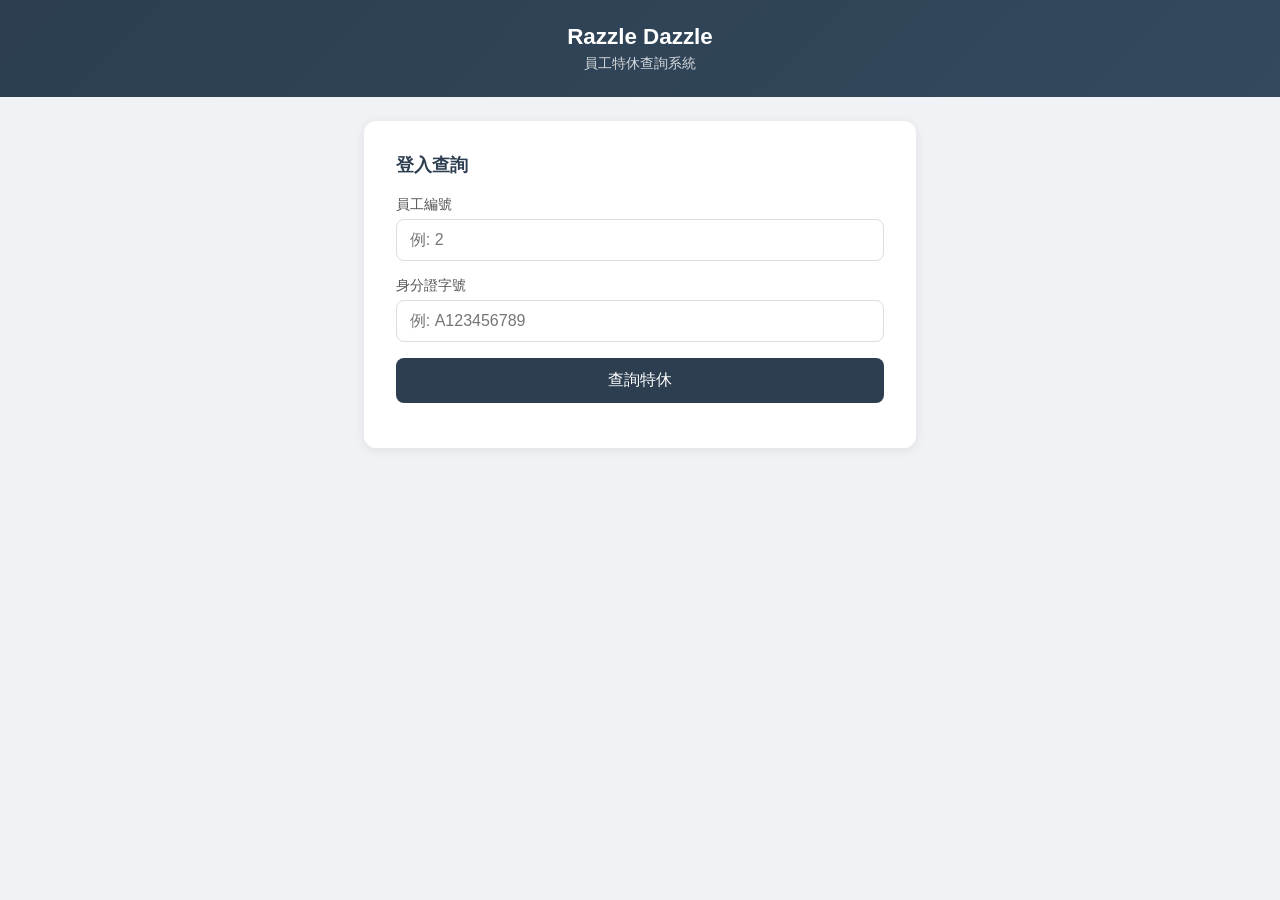
==== index.html @ a14208a4 "Initial commit: leave portal frontend" ====
<!DOCTYPE html>
<html lang="zh-TW">
<head>
  <meta charset="UTF-8">
  <meta name="viewport" content="width=device-width, initial-scale=1.0">
  <title>Razzle Dazzle - 特休查詢</title>
  <style>
    * { margin: 0; padding: 0; box-sizing: border-box; }

    body {
      font-family: -apple-system, BlinkMacSystemFont, 'Segoe UI', Roboto, sans-serif;
      background: #f0f2f5;
      color: #333;
      min-height: 100vh;
    }

    .header {
      background: linear-gradient(135deg, #2C3E50, #34495E);
      color: #fff;
      padding: 1.5rem;
      text-align: center;
    }
    .header h1 { font-size: 1.4rem; font-weight: 600; }
    .header p { font-size: 0.85rem; opacity: 0.8; margin-top: 0.3rem; }

    .container {
      max-width: 600px;
      margin: 0 auto;
      padding: 1.5rem;
    }

    /* Login */
    .login-card {
      background: #fff;
      border-radius: 12px;
      padding: 2rem;
      box-shadow: 0 2px 12px rgba(0,0,0,0.08);
    }
    .login-card h2 {
      font-size: 1.1rem;
      margin-bottom: 1.2rem;
      color: #2C3E50;
    }
    .form-group {
      margin-bottom: 1rem;
    }
    .form-group label {
      display: block;
      font-size: 0.85rem;
      font-weight: 500;
      margin-bottom: 0.3rem;
      color: #555;
    }
    .form-group input, .form-group select {
      width: 100%;
      padding: 0.7rem 0.8rem;
      border: 1.5px solid #ddd;
      border-radius: 8px;
      font-size: 1rem;
      transition: border-color 0.2s;
    }
    .form-group input:focus, .form-group select:focus {
      outline: none;
      border-color: #2C3E50;
    }
    .btn {
      width: 100%;
      padding: 0.75rem;
      background: #2C3E50;
      color: #fff;
      border: none;
      border-radius: 8px;
      font-size: 1rem;
      font-weight: 500;
      cursor: pointer;
      transition: background 0.2s;
    }
    .btn:hover { background: #34495E; }
    .btn:disabled {
      background: #95a5a6;
      cursor: not-allowed;
    }
    .btn-success {
      background: #27ae60;
    }
    .btn-success:hover { background: #219a52; }
    .btn-danger {
      background: #e74c3c;
      padding: 0.4rem 0.8rem;
      width: auto;
      font-size: 0.8rem;
      border-radius: 6px;
    }
    .btn-danger:hover { background: #c0392b; }
    .error-msg {
      color: #e74c3c;
      font-size: 0.85rem;
      margin-top: 0.8rem;
      text-align: center;
    }
    .success-msg {
      color: #27ae60;
      font-size: 0.85rem;
      margin-top: 0.8rem;
      text-align: center;
    }

    /* Dashboard */
    .dashboard { display: none; }
    .dashboard.active { display: block; }
    .login-section.hidden { display: none; }

    .welcome {
      display: flex;
      justify-content: space-between;
      align-items: center;
      margin-bottom: 1.2rem;
    }
    .welcome h2 {
      font-size: 1.1rem;
      color: #2C3E50;
    }
    .logout-btn {
      background: none;
      border: 1px solid #bdc3c7;
      color: #7f8c8d;
      padding: 0.3rem 0.8rem;
      border-radius: 6px;
      cursor: pointer;
      font-size: 0.8rem;
    }
    .logout-btn:hover {
      border-color: #e74c3c;
      color: #e74c3c;
    }

    /* Cards */
    .cards {
      display: grid;
      grid-template-columns: 1fr 1fr 1fr;
      gap: 0.8rem;
      margin-bottom: 1.2rem;
    }
    .card {
      background: #fff;
      border-radius: 10px;
      padding: 1rem;
      text-align: center;
      box-shadow: 0 1px 6px rgba(0,0,0,0.06);
    }
    .card .label {
      font-size: 0.75rem;
      color: #95a5a6;
      margin-bottom: 0.3rem;
    }
    .card .value {
      font-size: 1.5rem;
      font-weight: 700;
    }
    .card .sub {
      font-size: 0.7rem;
      color: #95a5a6;
      margin-top: 0.2rem;
    }
    .card.primary .value { color: #2C3E50; }
    .card.success .value { color: #27ae60; }
    .card.info .value { color: #2980b9; }

    /* Detail section */
    .section {
      background: #fff;
      border-radius: 10px;
      padding: 1.2rem;
      box-shadow: 0 1px 6px rgba(0,0,0,0.06);
      margin-bottom: 1rem;
    }
    .section h3 {
      font-size: 0.95rem;
      color: #2C3E50;
      margin-bottom: 0.8rem;
      padding-bottom: 0.5rem;
      border-bottom: 1px solid #ecf0f1;
    }
    .stat-row {
      display: flex;
      justify-content: space-between;
      padding: 0.5rem 0;
      font-size: 0.85rem;
      border-bottom: 1px solid #f5f5f5;
    }
    .stat-row:last-child { border-bottom: none; }
    .stat-row .stat-label { color: #7f8c8d; }
    .stat-row .stat-value { font-weight: 600; }

    /* Table */
    .leave-table {
      width: 100%;
      border-collapse: collapse;
      font-size: 0.82rem;
    }
    .leave-table th {
      background: #f8f9fa;
      padding: 0.5rem;
      text-align: left;
      font-weight: 500;
      color: #555;
      border-bottom: 2px solid #ecf0f1;
    }
    .leave-table td {
      padding: 0.5rem;
      border-bottom: 1px solid #f5f5f5;
    }
    .leave-table tr:last-child td { border-bottom: none; }

    .badge {
      display: inline-block;
      padding: 0.15rem 0.5rem;
      border-radius: 4px;
      font-size: 0.75rem;
      font-weight: 500;
    }
    .badge-annual { background: #ebf5fb; color: #2980b9; }
    .badge-carryover { background: #fef9e7; color: #f39c12; }
    .badge-comp-earn { background: #eafaf1; color: #27ae60; }
    .badge-comp-use { background: #fdedec; color: #e74c3c; }
    .badge-personal { background: #f5f5f5; color: #7f8c8d; }
    .badge-sick { background: #fdf2e9; color: #e67e22; }
    .badge-cancel { background: #fce4ec; color: #c62828; }

    .empty-msg {
      text-align: center;
      color: #bdc3c7;
      padding: 1.5rem;
      font-size: 0.85rem;
    }

    /* Leave form */
    .leave-form {
      display: none;
    }
    .leave-form.active {
      display: block;
    }
    .form-row {
      display: grid;
      grid-template-columns: 1fr 1fr;
      gap: 0.8rem;
    }

    .toggle-btn {
      display: inline-block;
      background: #27ae60;
      color: #fff;
      border: none;
      padding: 0.5rem 1rem;
      border-radius: 8px;
      cursor: pointer;
      font-size: 0.85rem;
      margin-bottom: 1rem;
    }
    .toggle-btn:hover { background: #219a52; }

    @media (max-width: 480px) {
      .cards { grid-template-columns: 1fr 1fr; }
      .container { padding: 1rem; }
      .form-row { grid-template-columns: 1fr; }
    }
  </style>
</head>
<body>
  <div class="header">
    <h1>Razzle Dazzle</h1>
    <p>員工特休查詢系統</p>
  </div>

  <div class="container">
    <!-- Login -->
    <div class="login-section" id="loginSection">
      <div class="login-card">
        <h2>登入查詢</h2>
        <form id="loginForm">
          <div class="form-group">
            <label for="empId">員工編號</label>
            <input type="text" id="empId" placeholder="例: 2" inputmode="numeric" autocomplete="off" required>
          </div>
          <div class="form-group">
            <label for="birthday">身分證字號</label>
            <input type="text" id="birthday" placeholder="例: A123456789" maxlength="10" autocomplete="off" required>
          </div>
          <button type="submit" class="btn" id="loginBtn">查詢特休</button>
          <div class="error-msg" id="errorMsg"></div>
        </form>
      </div>
    </div>

    <!-- Dashboard -->
    <div class="dashboard" id="dashboard">
      <div class="welcome">
        <h2 id="welcomeName"></h2>
        <button class="logout-btn" id="logoutBtn">登出</button>
      </div>

      <!-- Summary cards -->
      <div class="cards">
        <div class="card primary">
          <div class="label">特休應有</div>
          <div class="value" id="totalDays">-</div>
          <div class="sub">天</div>
        </div>
        <div class="card success">
          <div class="label">特休剩餘</div>
          <div class="value" id="remainDays">-</div>
          <div class="sub">天</div>
        </div>
        <div class="card info">
          <div class="label">補休剩餘</div>
          <div class="value" id="compDays">-</div>
          <div class="sub">天</div>
        </div>
      </div>

      <!-- Leave request button -->
      <button class="toggle-btn" id="toggleLeaveForm">+ 申請假單</button>

      <!-- Leave request form -->
      <div class="section leave-form" id="leaveForm">
        <h3>申請假單</h3>
        <form id="submitLeaveForm">
          <div class="form-row">
            <div class="form-group">
              <label>日期</label>
              <input type="date" id="leaveDate" required>
            </div>
            <div class="form-group">
              <label>天數</label>
              <input type="number" id="leaveDays" value="1" min="0.5" max="30" step="0.5" required>
            </div>
          </div>
          <div class="form-group">
            <label>假別</label>
            <select id="leaveType" required>
              <option value="">請選擇</option>
              <option value="特休">特休</option>
              <option value="結轉特休">結轉特休</option>
              <option value="補休(使用)">補休(使用)</option>
              <option value="事假">事假</option>
              <option value="病假">病假</option>
            </select>
          </div>
          <div class="form-group">
            <label>備註</label>
            <input type="text" id="leaveNote" placeholder="選填">
          </div>
          <button type="submit" class="btn btn-success" id="submitLeaveBtn">送出假單</button>
          <div class="error-msg" id="leaveErrorMsg"></div>
          <div class="success-msg" id="leaveSuccessMsg"></div>
        </form>
      </div>

      <!-- Detail stats -->
      <div class="section">
        <h3>特休明細</h3>
        <div class="stat-row">
          <span class="stat-label">本年特休</span>
          <span class="stat-value" id="annualTotal">-</span>
        </div>
        <div class="stat-row">
          <span class="stat-label">已使用</span>
          <span class="stat-value" id="annualUsed">-</span>
        </div>
        <div class="stat-row">
          <span class="stat-label">剩餘</span>
          <span class="stat-value" id="annualRemain">-</span>
        </div>
      </div>

      <div class="section">
        <h3>結轉</h3>
        <div class="stat-row">
          <span class="stat-label">前年結轉天數</span>
          <span class="stat-value" id="carryTotal">-</span>
        </div>
        <div class="stat-row">
          <span class="stat-label">結轉狀態</span>
          <span class="stat-value" id="carryStatus">-</span>
        </div>
        <div class="stat-row">
          <span class="stat-label">結轉已使用</span>
          <span class="stat-value" id="carryUsed">-</span>
        </div>
        <div class="stat-row">
          <span class="stat-label">結轉剩餘</span>
          <span class="stat-value" id="carryRemain">-</span>
        </div>
      </div>

      <div class="section">
        <h3>補休</h3>
        <div class="stat-row">
          <span class="stat-label">本年獲得</span>
          <span class="stat-value" id="compEarned">-</span>
        </div>
        <div class="stat-row">
          <span class="stat-label">已使用</span>
          <span class="stat-value" id="compUsed">-</span>
        </div>
        <div class="stat-row">
          <span class="stat-label">剩餘</span>
          <span class="stat-value" id="compRemain">-</span>
        </div>
      </div>

      <!-- Leave details table -->
      <div class="section">
        <h3>請假記錄</h3>
        <div id="leaveTableContainer"></div>
      </div>
    </div>
  </div>

  <script>
    // Google Apps Script Web App URL
    var API_URL = 'https://script.google.com/macros/s/AKfycbxRaMP48S16xmZGdvPxNm2YIH_pO1rebHh_tqnngD4XWPC-9Vq39NlQ8kupKuuiKV3W/exec';

    // 儲存登入資訊（用於請假時驗證）
    var currentUser = { emp_id: '', birthday: '' };

    var loginForm = document.getElementById('loginForm');
    var loginSection = document.getElementById('loginSection');
    var dashboard = document.getElementById('dashboard');
    var errorMsg = document.getElementById('errorMsg');
    var loginBtn = document.getElementById('loginBtn');
    var logoutBtn = document.getElementById('logoutBtn');
    var toggleLeaveForm = document.getElementById('toggleLeaveForm');
    var leaveForm = document.getElementById('leaveForm');
    var submitLeaveForm = document.getElementById('submitLeaveForm');

    // 呼叫 API
    async function callAPI(data) {
      var res = await fetch(API_URL, {
        method: 'POST',
        headers: { 'Content-Type': 'text/plain' },
        body: JSON.stringify(data),
        redirect: 'follow'
      });
      return await res.json();
    }

    // 登入
    loginForm.addEventListener('submit', async function(e) {
      e.preventDefault();
      errorMsg.textContent = '';
      loginBtn.disabled = true;
      loginBtn.textContent = '查詢中...';

      var empId = document.getElementById('empId').value.trim();
      var birthday = document.getElementById('birthday').value.trim();

      try {
        var json = await callAPI({
          action: 'login',
          emp_id: empId,
          birthday: birthday
        });

        if (json.error) {
          errorMsg.textContent = json.error;
          return;
        }

        currentUser = { emp_id: empId, birthday: birthday };
        renderDashboard(json.data);
      } catch (err) {
        errorMsg.textContent = '網路錯誤，請稍後再試';
      } finally {
        loginBtn.disabled = false;
        loginBtn.textContent = '查詢特休';
      }
    });

    // 登出
    logoutBtn.addEventListener('click', function() {
      loginSection.classList.remove('hidden');
      dashboard.classList.remove('active');
      leaveForm.classList.remove('active');
      currentUser = { emp_id: '', birthday: '' };
      document.getElementById('empId').value = '';
      document.getElementById('birthday').value = '';
    });

    // 切換請假表單
    toggleLeaveForm.addEventListener('click', function() {
      leaveForm.classList.toggle('active');
      toggleLeaveForm.textContent = leaveForm.classList.contains('active') ? '✕ 取消' : '+ 申請假單';
    });

    // 送出假單
    submitLeaveForm.addEventListener('submit', async function(e) {
      e.preventDefault();
      var leaveErrorMsg = document.getElementById('leaveErrorMsg');
      var leaveSuccessMsg = document.getElementById('leaveSuccessMsg');
      var submitBtn = document.getElementById('submitLeaveBtn');
      leaveErrorMsg.textContent = '';
      leaveSuccessMsg.textContent = '';
      submitBtn.disabled = true;
      submitBtn.textContent = '送出中...';

      try {
        var json = await callAPI({
          action: 'submit_leave',
          emp_id: currentUser.emp_id,
          birthday: currentUser.birthday,
          date: document.getElementById('leaveDate').value,
          leave_type: document.getElementById('leaveType').value,
          days: parseFloat(document.getElementById('leaveDays').value),
          note: document.getElementById('leaveNote').value
        });

        if (json.error) {
          leaveErrorMsg.textContent = json.error;
          return;
        }

        leaveSuccessMsg.textContent = '假單已送出！';
        renderDashboard(json.data);

        // 清除表單
        document.getElementById('leaveDate').value = '';
        document.getElementById('leaveType').value = '';
        document.getElementById('leaveDays').value = '1';
        document.getElementById('leaveNote').value = '';

        setTimeout(function() { leaveSuccessMsg.textContent = ''; }, 3000);
      } catch (err) {
        leaveErrorMsg.textContent = '送出失敗，請稍後再試';
      } finally {
        submitBtn.disabled = false;
        submitBtn.textContent = '送出假單';
      }
    });

    // 取消假單（加一筆反向記錄）
    async function cancelLeave(detail) {
      if (!confirm('確定要取消這筆 ' + detail.type + ' (' + detail.date + ') 嗎？')) return;

      try {
        var json = await callAPI({
          action: 'submit_leave',
          emp_id: currentUser.emp_id,
          birthday: currentUser.birthday,
          date: detail.date,
          leave_type: detail.type,
          days: -detail.days,
          note: '取消: ' + (detail.note || detail.date)
        });

        if (json.error) {
          alert(json.error);
          return;
        }

        renderDashboard(json.data);
      } catch (err) {
        alert('取消失敗');
      }
    }

    function renderDashboard(data) {
      loginSection.classList.add('hidden');
      dashboard.classList.add('active');

      var al = data.annual_leave;
      document.getElementById('welcomeName').textContent = data.name + ' 的特休';
      document.getElementById('totalDays').textContent = al.total;
      document.getElementById('remainDays').textContent = al.remaining;
      document.getElementById('compDays').textContent = al.comp_remaining;

      document.getElementById('annualTotal').textContent = al.total + ' 天';
      document.getElementById('annualUsed').textContent = al.used + ' 天';
      document.getElementById('annualRemain').textContent = al.remaining + ' 天';

      document.getElementById('carryTotal').textContent = al.carryover_total + ' 天';
      document.getElementById('carryStatus').textContent = al.carryover_valid ? '有效 (6/30 前)' : '已過期';
      document.getElementById('carryUsed').textContent = al.carryover_used + ' 天';
      document.getElementById('carryRemain').textContent = al.carryover_remaining + ' 天';

      document.getElementById('compEarned').textContent = al.comp_earned + ' 天';
      document.getElementById('compUsed').textContent = al.comp_used + ' 天';
      document.getElementById('compRemain').textContent = al.comp_remaining + ' 天';

      renderLeaveTable(al.details);
    }

    function getBadgeClass(type) {
      if (type === '特休') return 'badge-annual';
      if (type === '結轉特休') return 'badge-carryover';
      if (type === '補休(獲得)') return 'badge-comp-earn';
      if (type === '補休(使用)') return 'badge-comp-use';
      if (type === '事假') return 'badge-personal';
      if (type === '病假') return 'badge-sick';
      return 'badge-personal';
    }

    function renderLeaveTable(details) {
      var container = document.getElementById('leaveTableContainer');

      if (!details || details.length === 0) {
        container.innerHTML = '<div class="empty-msg">本年度無請假記錄</div>';
        return;
      }

      var html = '<table class="leave-table"><thead><tr>' +
        '<th>日期</th><th>假別</th><th>天數</th><th>備註</th><th></th>' +
        '</tr></thead><tbody>';

      for (var i = 0; i < details.length; i++) {
        var d = details[i];
        var cancelBtn = d.days > 0
          ? '<button class="btn-danger" onclick=\'cancelLeave(' + JSON.stringify(d) + ')\'>取消</button>'
          : '<span style="color:#95a5a6;font-size:0.75rem">已取消</span>';

        html += '<tr>' +
          '<td>' + d.date + '</td>' +
          '<td><span class="badge ' + getBadgeClass(d.type) + '">' + d.type + '</span></td>' +
          '<td>' + d.days + '</td>' +
          '<td>' + d.note + '</td>' +
          '<td>' + cancelBtn + '</td>' +
          '</tr>';
      }

      html += '</tbody></table>';
      container.innerHTML = html;
    }
  </script>
</body>
</html>
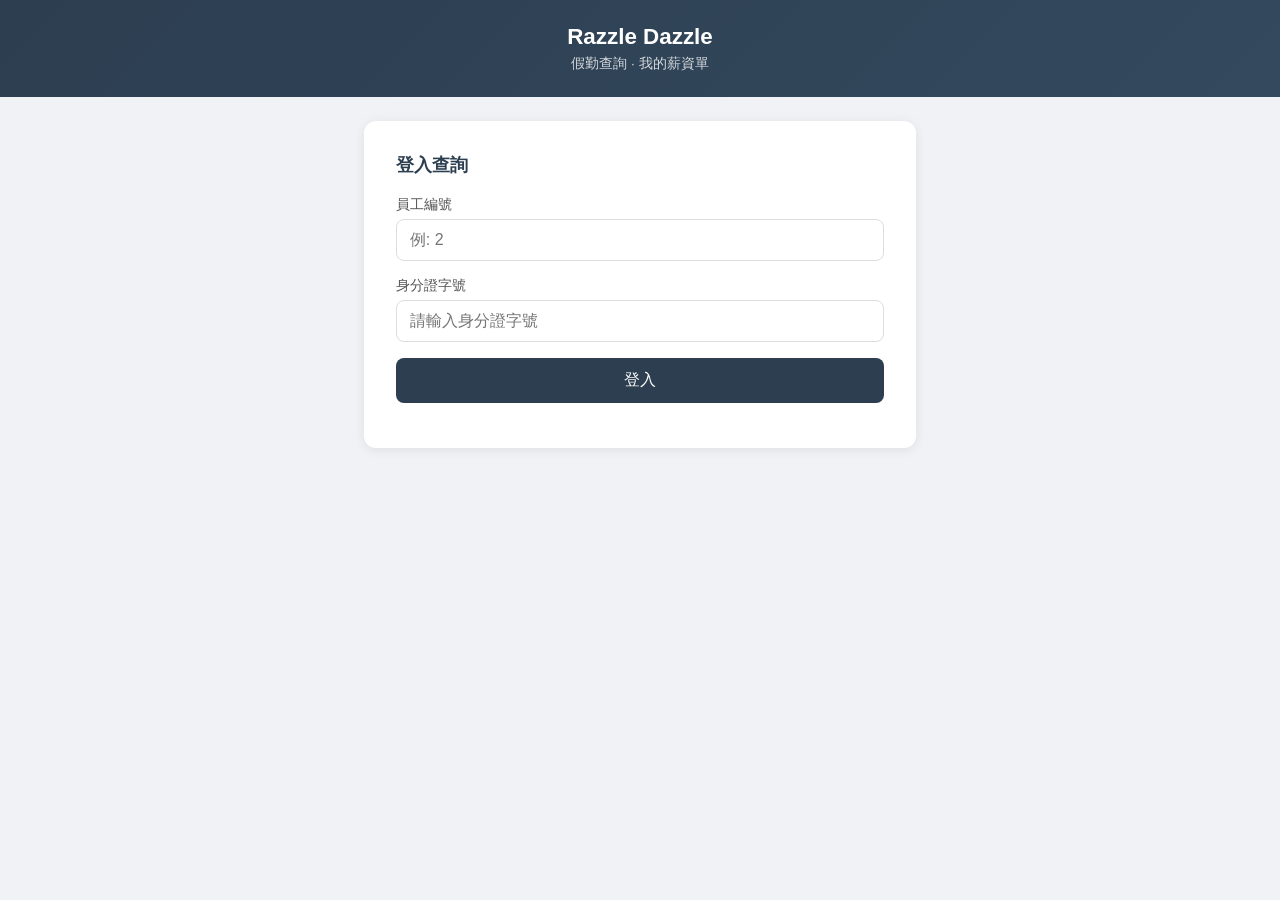
==== commit e7aaccb2: "Add authenticated employee payslip portal with version history" ====
--- a/index.html
+++ b/index.html
@@ -3,7 +3,7 @@
 <head>
   <meta charset="UTF-8">
   <meta name="viewport" content="width=device-width, initial-scale=1.0">
-  <title>Razzle Dazzle - 特休查詢</title>
+  <title>Razzle Dazzle - 員工服務</title>
   <style>
     * { margin: 0; padding: 0; box-sizing: border-box; }
 
@@ -226,6 +226,9 @@
     .badge-personal { background: #f5f5f5; color: #7f8c8d; }
     .badge-sick { background: #fdf2e9; color: #e67e22; }
     .badge-cancel { background: #fce4ec; color: #c62828; }
+    .badge-pending { background: #fff3e0; color: #e65100; }
+    .badge-approved { background: #e8f5e9; color: #2e7d32; }
+    .badge-rejected { background: #ffebee; color: #c62828; }
 
     .empty-msg {
       text-align: center;
@@ -246,6 +249,18 @@
       grid-template-columns: 1fr 1fr;
       gap: 0.8rem;
     }
+
+    .refresh-btn {
+      background: #3498db;
+      color: #fff;
+      border: none;
+      padding: 0.3rem 0.8rem;
+      border-radius: 6px;
+      cursor: pointer;
+      font-size: 0.8rem;
+      margin-right: 0.5rem;
+    }
+    .refresh-btn:hover { background: #2980b9; }
 
     .toggle-btn {
       display: inline-block;
@@ -265,12 +280,56 @@
       .container { padding: 1rem; }
       .form-row { grid-template-columns: 1fr; }
     }
+
+    [hidden] { display: none !important; }
+    .service-tabs { display: grid; grid-template-columns: 1fr 1fr; gap: .6rem; margin-bottom: 1.2rem; }
+    .service-tab { border: 1px solid #ccd5df; border-radius: 8px; padding: .85rem .5rem; background: #fff; color: #34495e; cursor: pointer; font: inherit; }
+    .service-tab.active { color: #fff; background: #2c3e50; border-color: #2c3e50; }
+    .service-tab:focus-visible, button:focus-visible { outline: 3px solid #66a3c5; outline-offset: 2px; }
+    .section-hint { color: #647481; font-size: .84rem; line-height: 1.65; margin-bottom: 1rem; }
+    #dashboardMessage:empty { display: none; }
+    #dashboardMessage { margin-bottom: 1rem; }
+    .payslip-list { display: grid; gap: .65rem; }
+    .payslip-choice { display: block; width: 100%; border: 1px solid #dbe2e8; border-radius: 8px; background: #fff; text-align: left; padding: .9rem; color: #2c3e50; font: inherit; cursor: pointer; }
+    .payslip-choice:hover, .payslip-choice.selected { border-color: #2c3e50; background: #f4f7fa; }
+    .payslip-choice-line { display: flex; align-items: center; justify-content: space-between; gap: .5rem; margin-bottom: .5rem; }
+    .payslip-choice small { display: block; color: #657582; font-size: .78rem; line-height: 1.6; }
+    .payslip-choice .net { display: block; font-size: .98rem; font-weight: 600; margin-top: .5rem; }
+    .version-latest { background: #e8f5e9; color: #2e7d32; white-space: nowrap; }
+    .version-old { background: #fff3e0; color: #a34b00; white-space: nowrap; }
+    .payslip-detail h2 { color: #2c3e50; font-size: 1.25rem; margin-bottom: .6rem; }
+    .payslip-meta { font-size: .84rem; color: #647481; line-height: 1.8; margin-bottom: 1rem; }
+    .version-warning { border-radius: 8px; background: #fff3e0; color: #894209; padding: .75rem; font-size: .85rem; line-height: 1.6; margin-bottom: 1rem; }
+    .salary-group { margin: 1.1rem 0; }
+    .salary-group h3 { margin-bottom: .3rem; }
+    .salary-line { display: flex; justify-content: space-between; gap: 1rem; padding: .55rem 0; font-size: .87rem; border-bottom: 1px solid #f0f2f5; }
+    .salary-line span:last-child { white-space: nowrap; font-variant-numeric: tabular-nums; }
+    .salary-totals { background: #f4f7fa; border-radius: 8px; padding: .55rem .9rem; }
+    .salary-totals .salary-net { color: #2c3e50; font-size: 1.12rem; font-weight: 700; border-bottom: 0; }
+    .print-btn { margin-top: 1rem; }
+    .table-scroll { overflow-x: auto; }
+    #printNotice { display: none; }
+    @media print {
+      @page { size: A4; margin: 18mm; }
+      body { background: white; color: #111; min-height: 0; }
+      body > * { display: none !important; }
+      body.printing-payslip > .container { display: block !important; width: 100%; max-width: none; padding: 0; margin: 0; }
+      body.printing-payslip .container > * { display: none !important; }
+      body.printing-payslip .container > #dashboard { display: block !important; }
+      body.printing-payslip #dashboard > * { display: none !important; }
+      body.printing-payslip #dashboard > #payslipPanel { display: block !important; }
+      body.printing-payslip #payslipPanel > * { display: none !important; }
+      body.printing-payslip #payslipPanel > #payslipDetail:not([hidden]) { display: block !important; box-shadow: none; padding: 0; border-radius: 0; }
+      body.printing-payslip .print-btn { display: none !important; }
+      .salary-group, .salary-totals { break-inside: avoid; }
+      body:not(.printing-payslip) > #printNotice { display: block !important; }
+    }
   </style>
 </head>
 <body>
   <div class="header">
     <h1>Razzle Dazzle</h1>
-    <p>員工特休查詢系統</p>
+    <p>假勤查詢 · 我的薪資單</p>
   </div>
 
   <div class="container">
@@ -285,10 +344,10 @@
           </div>
           <div class="form-group">
             <label for="birthday">身分證字號</label>
-            <input type="text" id="birthday" placeholder="例: A123456789" maxlength="10" autocomplete="off" required>
+            <input type="password" id="birthday" placeholder="請輸入身分證字號" maxlength="10" autocomplete="off" autocapitalize="characters" spellcheck="false" required>
           </div>
-          <button type="submit" class="btn" id="loginBtn">查詢特休</button>
-          <div class="error-msg" id="errorMsg"></div>
+          <button type="submit" class="btn" id="loginBtn">登入</button>
+          <div class="error-msg" id="errorMsg" role="alert"></div>
         </form>
       </div>
     </div>
@@ -297,9 +356,18 @@
     <div class="dashboard" id="dashboard">
       <div class="welcome">
         <h2 id="welcomeName"></h2>
-        <button class="logout-btn" id="logoutBtn">登出</button>
+        <div>
+          <button class="refresh-btn" id="refreshBtn">重新整理</button>
+          <button class="logout-btn" id="logoutBtn">登出</button>
+        </div>
       </div>
 
+      <div class="service-tabs" role="tablist" aria-label="員工服務">
+        <button type="button" id="leaveTab" role="tab" aria-selected="true" aria-controls="leavePanel" class="service-tab active">假勤查詢</button>
+        <button type="button" id="payslipTab" role="tab" aria-selected="false" aria-controls="payslipPanel" class="service-tab">我的薪資單</button>
+      </div>
+      <p id="dashboardMessage" class="error-msg" role="alert"></p>
+      <div id="leavePanel" role="tabpanel" aria-labelledby="leaveTab">
       <!-- Summary cards -->
       <div class="cards">
         <div class="card primary">
@@ -415,222 +483,543 @@
         <h3>請假記錄</h3>
         <div id="leaveTableContainer"></div>
       </div>
+      </div>
+      <div id="payslipPanel" role="tabpanel" aria-labelledby="payslipTab" hidden>
+        <div class="section payslip-browser">
+          <h3>我的薪資單</h3>
+          <p class="section-hint">這裡只顯示主管已確認發布的薪資單。修改後會保留歷史版本，請以標示「最新版本」的內容為準。</p>
+          <div class="form-group">
+            <label for="payslipMonth">薪資月份</label>
+            <select id="payslipMonth" disabled><option value="">尚未載入</option></select>
+          </div>
+          <p id="payslipStatus" class="section-hint" role="status" aria-live="polite"></p>
+          <div id="payslipList" class="payslip-list"></div>
+        </div>
+        <div id="payslipDetail" class="section payslip-detail" aria-live="polite" hidden></div>
+      </div>
     </div>
   </div>
+  <p id="printNotice">請登入後開啟薪資單，再按「列印／另存 PDF」。</p>
 
   <script>
     // Google Apps Script Web App URL
     var API_URL = 'https://script.google.com/macros/s/AKfycbxRaMP48S16xmZGdvPxNm2YIH_pO1rebHh_tqnngD4XWPC-9Vq39NlQ8kupKuuiKV3W/exec';
 
-    // 儲存登入資訊（用於請假時驗證）
-    var currentUser = { emp_id: '', birthday: '' };
-
+    // 身分證僅用於登入。登入後只在目前分頁的記憶體保留短效 session。
+    var currentSession = null;
+    var sessionEpoch = 0;
+    var sessionTimer = null;
+    var activeRequests = new Set();
+    var activeTab = 'leave';
+    var payslips = [];
+    var payslipsLoaded = false;
+    var selectedPayslip = null;
+    var listRequestId = 0;
+    var detailRequestId = 0;
+    var leaveMutationPending = false;
+    var profileRequestId = 0;
     var loginForm = document.getElementById('loginForm');
     var loginSection = document.getElementById('loginSection');
     var dashboard = document.getElementById('dashboard');
     var errorMsg = document.getElementById('errorMsg');
     var loginBtn = document.getElementById('loginBtn');
     var logoutBtn = document.getElementById('logoutBtn');
+    var refreshBtn = document.getElementById('refreshBtn');
     var toggleLeaveForm = document.getElementById('toggleLeaveForm');
     var leaveForm = document.getElementById('leaveForm');
     var submitLeaveForm = document.getElementById('submitLeaveForm');
-
-    // 呼叫 API
-    async function callAPI(data) {
-      var res = await fetch(API_URL, {
-        method: 'POST',
-        headers: { 'Content-Type': 'text/plain' },
-        body: JSON.stringify(data),
-        redirect: 'follow'
-      });
-      return await res.json();
-    }
-
-    // 登入
-    loginForm.addEventListener('submit', async function(e) {
-      e.preventDefault();
-      errorMsg.textContent = '';
-      loginBtn.disabled = true;
-      loginBtn.textContent = '查詢中...';
-
-      var empId = document.getElementById('empId').value.trim();
-      var birthday = document.getElementById('birthday').value.trim();
-
+    var payslipMonth = document.getElementById('payslipMonth');
+    var payslipList = document.getElementById('payslipList');
+    var payslipStatus = document.getElementById('payslipStatus');
+    var payslipDetail = document.getElementById('payslipDetail');
+    var statIds = ['totalDays', 'remainDays', 'compDays', 'annualTotal', 'annualUsed', 'annualRemain',
+      'carryTotal', 'carryStatus', 'carryUsed', 'carryRemain', 'compEarned', 'compUsed', 'compRemain'];
+
+    function element(tag, className, text) {
+      var node = document.createElement(tag);
+      if (className) node.className = className;
+      if (text !== undefined) node.textContent = String(text);
+      return node;
+    }
+    function uiError(message, code) {
+      var error = new Error(message);
+      error.code = code || '';
+      return error;
+    }
+    function isStale(error) { return error && (error.code === 'STALE' || error.code === 'AUTH_REQUIRED'); }
+    function sessionIsCurrent(epoch) { return !!currentSession && sessionEpoch === epoch; }
+    function expiryMillis(value) {
+      if (typeof value === 'number') return value < 1e12 ? value * 1000 : value;
+      return Date.parse(value);
+    }
+    function sessionExpired() { return !currentSession || Date.now() >= currentSession.expiresAt; }
+
+    async function callAPI(data, independent) {
+      var controller = new AbortController();
+      var timeout = setTimeout(function() { controller.abort(); }, 45000);
+      if (!independent) activeRequests.add(controller);
       try {
-        var json = await callAPI({
-          action: 'login',
-          emp_id: empId,
-          birthday: birthday
+        var response = await fetch(API_URL, {
+          method: 'POST', headers: { 'Content-Type': 'text/plain' },
+          body: JSON.stringify(data), redirect: 'follow', cache: 'no-store', signal: controller.signal
         });
-
-        if (json.error) {
-          errorMsg.textContent = json.error;
-          return;
+        if (!response.ok) throw uiError('服務暫時無法連線，請稍後再試。');
+        var json;
+        try { json = await response.json(); }
+        catch (error) { throw uiError('系統回應格式不符，請聯絡管理者確認新版服務已部署。', 'API_VERSION'); }
+        if (!json || typeof json !== 'object') throw uiError('系統回應格式不符，請聯絡管理者。', 'API_VERSION');
+        return json;
+      } catch (error) {
+        if (error.name === 'AbortError') throw uiError('連線逾時或已取消，請稍後重新整理。');
+        if (error instanceof TypeError) throw uiError('網路連線失敗，請確認網路後再試。');
+        throw error;
+      } finally {
+        clearTimeout(timeout);
+        activeRequests.delete(controller);
+      }
+    }
+
+    async function sessionAPI(action, values) {
+      var epoch = sessionEpoch;
+      if (sessionExpired()) {
+        clearSession('登入已逾時，請重新登入。');
+        throw uiError('登入已逾時，請重新登入。', 'AUTH_REQUIRED');
+      }
+      var token = currentSession.token;
+      var json;
+      try { json = await callAPI(Object.assign({}, values || {}, { action: action, session_token: token })); }
+      catch (error) {
+        if (!sessionIsCurrent(epoch)) throw uiError('已取消舊的查詢。', 'STALE');
+        throw error;
+      }
+      if (!sessionIsCurrent(epoch)) throw uiError('已取消舊的查詢。', 'STALE');
+      if (sessionExpired()) {
+        clearSession('登入已逾時，請重新登入。');
+        throw uiError('請重新登入。', 'AUTH_REQUIRED');
+      }
+      if (json.error || json.success === false) {
+        if (json.code === 'AUTH_REQUIRED') {
+          clearSession('登入已逾時或已登出，請重新登入。');
+          throw uiError('請重新登入。', 'AUTH_REQUIRED');
         }
-
-        currentUser = { emp_id: empId, birthday: birthday };
-        renderDashboard(json.data);
-      } catch (err) {
-        errorMsg.textContent = '網路錯誤，請稍後再試';
-      } finally {
-        loginBtn.disabled = false;
-        loginBtn.textContent = '查詢特休';
-      }
-    });
-
-    // 登出
-    logoutBtn.addEventListener('click', function() {
+        throw uiError(json.error || '系統暫時無法處理，請稍後再試。', json.code);
+      }
+      if (!json.data || typeof json.data !== 'object') {
+        throw uiError('目前後端尚未提供這個功能，請聯絡管理者完成新版服務部署。', 'API_VERSION');
+      }
+      return json;
+    }
+
+    function clearPayslipDetail() {
+      detailRequestId++;
+      selectedPayslip = null;
+      payslipDetail.replaceChildren();
+      payslipDetail.hidden = true;
+      document.body.classList.remove('printing-payslip');
+    }
+
+    function clearSession(message) {
+      sessionEpoch++;
+      clearTimeout(sessionTimer);
+      sessionTimer = null;
+      currentSession = null;
+      activeRequests.forEach(function(controller) { controller.abort(); });
+      activeRequests.clear();
+      listRequestId++;
+      profileRequestId++;
+      clearPayslipDetail();
+      payslips = [];
+      payslipsLoaded = false;
+      payslipList.replaceChildren();
+      payslipMonth.replaceChildren(element('option', '', '尚未載入'));
+      payslipMonth.disabled = true;
+      payslipStatus.textContent = '';
+      document.getElementById('welcomeName').textContent = '';
+      document.getElementById('leaveTableContainer').replaceChildren();
+      statIds.forEach(function(id) { document.getElementById(id).textContent = '-'; });
+      ['dashboardMessage', 'leaveErrorMsg', 'leaveSuccessMsg'].forEach(function(id) { document.getElementById(id).textContent = ''; });
+      loginForm.reset();
+      submitLeaveForm.reset();
+      leaveForm.classList.remove('active');
+      toggleLeaveForm.textContent = '+ 申請假單';
+      leaveMutationPending = false;
+      document.getElementById('submitLeaveBtn').disabled = false;
+      document.getElementById('submitLeaveBtn').textContent = '送出假單';
+      refreshBtn.disabled = false;
+      refreshBtn.textContent = '重新整理';
+      loginBtn.disabled = false;
+      loginBtn.textContent = '登入';
       loginSection.classList.remove('hidden');
       dashboard.classList.remove('active');
-      leaveForm.classList.remove('active');
-      currentUser = { emp_id: '', birthday: '' };
-      document.getElementById('empId').value = '';
-      document.getElementById('birthday').value = '';
+      showTab('leave', false);
+      errorMsg.textContent = message || '';
+    }
+
+    function installSession(data) {
+      var expiresAt = expiryMillis(data.session_expires_at);
+      if (!data.session_token || !data.emp_id || !Number.isFinite(expiresAt) || expiresAt <= Date.now()) {
+        throw uiError('目前後端尚未更新安全登入功能，請聯絡管理者完成新版服務部署。', 'API_VERSION');
+      }
+      currentSession = { token: String(data.session_token), empId: String(data.emp_id), expiresAt: expiresAt };
+      var epoch = sessionEpoch;
+      clearTimeout(sessionTimer);
+      sessionTimer = setTimeout(function() {
+        if (sessionIsCurrent(epoch)) clearSession('登入已逾時，請重新登入。');
+      }, Math.min(expiresAt - Date.now(), 2147483647));
+    }
+
+    loginForm.addEventListener('submit', async function(event) {
+      event.preventDefault();
+      if (loginBtn.disabled) return;
+      var empId = document.getElementById('empId').value.trim();
+      var credential = document.getElementById('birthday').value.trim();
+      if (!empId || !credential) { errorMsg.textContent = '請輸入員工編號與身分證字號。'; return; }
+      clearSession();
+      document.getElementById('empId').value = empId;
+      var epoch = sessionEpoch;
+      loginBtn.disabled = true;
+      loginBtn.textContent = '登入中...';
+      var request = callAPI({ action: 'login', emp_id: empId, birthday: credential });
+      credential = '';
+      try {
+        var json = await request;
+        if (sessionEpoch !== epoch) return;
+        if (json.error || json.success === false) throw uiError(json.error || '登入失敗，請重新確認。', json.code);
+        installSession(json.data || {});
+        renderDashboard(json.data);
+        document.getElementById('empId').value = '';
+      } catch (error) {
+        if (sessionEpoch === epoch) clearSession(error.message || '登入失敗，請稍後再試。');
+      } finally {
+        if (sessionEpoch === epoch) {
+          loginBtn.disabled = false;
+          loginBtn.textContent = '登入';
+        }
+      }
     });
 
-    // 切換請假表單
+    logoutBtn.addEventListener('click', function() {
+      var token = currentSession && currentSession.token;
+      clearSession('已登出。');
+      // 即使立即登入另一個帳號，也讓前一個 session 的撤銷請求完成。
+      if (token) callAPI({ action: 'logout', session_token: token }, true).catch(function() {});
+    });
+
+    function showTab(tab, shouldLoad) {
+      activeTab = tab;
+      ['leave', 'payslip'].forEach(function(name) {
+        var isSelected = tab === name;
+        var button = document.getElementById(name + 'Tab');
+        button.classList.toggle('active', isSelected);
+        button.setAttribute('aria-selected', isSelected ? 'true' : 'false');
+        document.getElementById(name + 'Panel').hidden = !isSelected;
+      });
+      if (tab === 'payslip' && shouldLoad !== false && !payslipsLoaded) loadPayslips();
+    }
+    document.getElementById('leaveTab').addEventListener('click', function() { showTab('leave'); });
+    document.getElementById('payslipTab').addEventListener('click', function() { showTab('payslip'); });
+
+    refreshBtn.addEventListener('click', async function() {
+      if (refreshBtn.disabled) return;
+      var epoch = sessionEpoch;
+      refreshBtn.disabled = true;
+      refreshBtn.textContent = '更新中...';
+      document.getElementById('dashboardMessage').textContent = '';
+      try {
+        if (activeTab === 'payslip') await loadPayslips();
+        else {
+          var requestId = ++profileRequestId;
+          var json = await sessionAPI('session_profile');
+          if (sessionIsCurrent(epoch) && requestId === profileRequestId) renderDashboard(json.data);
+        }
+      } catch (error) {
+        if (sessionIsCurrent(epoch) && !isStale(error)) document.getElementById('dashboardMessage').textContent = error.message;
+      } finally {
+        if (sessionIsCurrent(epoch)) { refreshBtn.disabled = false; refreshBtn.textContent = '重新整理'; }
+      }
+    });
+
     toggleLeaveForm.addEventListener('click', function() {
       leaveForm.classList.toggle('active');
       toggleLeaveForm.textContent = leaveForm.classList.contains('active') ? '✕ 取消' : '+ 申請假單';
     });
-
-    // 送出假單
-    submitLeaveForm.addEventListener('submit', async function(e) {
-      e.preventDefault();
+    submitLeaveForm.addEventListener('submit', async function(event) {
+      event.preventDefault();
+      if (leaveMutationPending) return;
+      var epoch = sessionEpoch;
       var leaveErrorMsg = document.getElementById('leaveErrorMsg');
       var leaveSuccessMsg = document.getElementById('leaveSuccessMsg');
       var submitBtn = document.getElementById('submitLeaveBtn');
       leaveErrorMsg.textContent = '';
       leaveSuccessMsg.textContent = '';
+      leaveMutationPending = true;
       submitBtn.disabled = true;
       submitBtn.textContent = '送出中...';
-
+      var requestId = ++profileRequestId;
       try {
-        var json = await callAPI({
-          action: 'submit_leave',
-          emp_id: currentUser.emp_id,
-          birthday: currentUser.birthday,
+        var json = await sessionAPI('submit_leave', {
           date: document.getElementById('leaveDate').value,
           leave_type: document.getElementById('leaveType').value,
           days: parseFloat(document.getElementById('leaveDays').value),
           note: document.getElementById('leaveNote').value
         });
-
-        if (json.error) {
-          leaveErrorMsg.textContent = json.error;
+        if (!sessionIsCurrent(epoch)) return;
+        if (requestId === profileRequestId) renderDashboard(json.data);
+        leaveSuccessMsg.textContent = json.message || '假單已送出，等待審核！';
+        submitLeaveForm.reset();
+      } catch (error) {
+        if (sessionIsCurrent(epoch) && !isStale(error)) leaveErrorMsg.textContent = error.message + ' 若不確定是否已送出，請先重新整理確認。';
+      } finally {
+        if (sessionIsCurrent(epoch)) {
+          leaveMutationPending = false;
+          submitBtn.disabled = false;
+          submitBtn.textContent = '送出假單';
+        }
+      }
+    });
+
+    async function cancelLeave(detail, button) {
+      if (leaveMutationPending || !confirm('確定要撤回這筆 ' + detail.type + '（' + detail.date + '）嗎？')) return;
+      var epoch = sessionEpoch;
+      var requestId = ++profileRequestId;
+      leaveMutationPending = true;
+      button.disabled = true;
+      document.getElementById('dashboardMessage').textContent = '';
+      try {
+        var json = await sessionAPI('withdraw_leave', { date: detail.date, leave_type: detail.type, days: detail.days });
+        if (sessionIsCurrent(epoch) && requestId === profileRequestId) renderDashboard(json.data);
+      } catch (error) {
+        if (sessionIsCurrent(epoch) && !isStale(error)) document.getElementById('dashboardMessage').textContent = error.message + ' 請重新整理確認假單狀態。';
+      } finally {
+        if (sessionIsCurrent(epoch)) { leaveMutationPending = false; button.disabled = false; }
+      }
+    }
+
+    function renderDashboard(data) {
+      if (!currentSession || !data || !data.annual_leave) throw uiError('假勤資料格式不符，請聯絡管理者。');
+      if (data.emp_id !== undefined && String(data.emp_id) !== currentSession.empId) {
+        clearSession('帳號資料不一致，請重新登入。');
+        throw uiError('請重新登入。', 'AUTH_REQUIRED');
+      }
+      loginSection.classList.add('hidden');
+      dashboard.classList.add('active');
+      var al = data.annual_leave;
+      document.getElementById('welcomeName').textContent = data.name + '，你好';
+      var values = {
+        totalDays: al.total, remainDays: al.remaining, compDays: al.comp_remaining,
+        annualTotal: al.total + ' 天', annualUsed: al.used + ' 天', annualRemain: al.remaining + ' 天',
+        carryTotal: al.carryover_total + ' 天', carryStatus: al.carryover_valid ? '有效（6/30 前）' : '已過期',
+        carryUsed: al.carryover_used + ' 天', carryRemain: al.carryover_remaining + ' 天',
+        compEarned: al.comp_earned + ' 天', compUsed: al.comp_used + ' 天', compRemain: al.comp_remaining + ' 天'
+      };
+      Object.keys(values).forEach(function(id) { document.getElementById(id).textContent = values[id]; });
+      renderLeaveTable(al.details);
+    }
+
+    function getBadgeClass(type) {
+      return ({ '特休': 'badge-annual', '結轉特休': 'badge-carryover', '補休(獲得)': 'badge-comp-earn',
+        '補休(使用)': 'badge-comp-use', '事假': 'badge-personal', '病假': 'badge-sick' })[type] || 'badge-personal';
+    }
+    function renderLeaveTable(details) {
+      var container = document.getElementById('leaveTableContainer');
+      container.replaceChildren();
+      if (!Array.isArray(details) || !details.length) {
+        container.appendChild(element('div', 'empty-msg', '本年度無請假記錄'));
+        return;
+      }
+      var scroll = element('div', 'table-scroll');
+      var table = element('table', 'leave-table');
+      var head = element('thead');
+      var headRow = element('tr');
+      ['日期', '假別', '天數', '狀態', '備註', '操作'].forEach(function(title) { headRow.appendChild(element('th', '', title)); });
+      head.appendChild(headRow);
+      table.appendChild(head);
+      var body = element('tbody');
+      details.forEach(function(detail) {
+        var row = element('tr');
+        row.appendChild(element('td', '', detail.date || ''));
+        var typeCell = element('td');
+        typeCell.appendChild(element('span', 'badge ' + getBadgeClass(detail.type), detail.type || ''));
+        row.appendChild(typeCell);
+        row.appendChild(element('td', '', detail.days));
+        var statusCell = element('td');
+        var statusClass = ({ '待審核': 'badge-pending', '核准': 'badge-approved', '駁回': 'badge-rejected', '已撤回': 'badge-personal' })[detail.status] || 'badge-personal';
+        statusCell.appendChild(element('span', 'badge ' + statusClass, detail.status || ''));
+        row.appendChild(statusCell);
+        row.appendChild(element('td', '', detail.note || ''));
+        var action = element('td');
+        if (detail.days > 0 && detail.status === '待審核') {
+          var button = element('button', 'btn btn-danger', '撤回');
+          button.type = 'button';
+          button.addEventListener('click', function() { cancelLeave(detail, button); });
+          action.appendChild(button);
+        } else if (detail.days < 0) action.textContent = '已取消';
+        row.appendChild(action);
+        body.appendChild(row);
+      });
+      table.appendChild(body);
+      scroll.appendChild(table);
+      container.appendChild(scroll);
+    }
+
+    function formatNumber(value) {
+      return Number.isFinite(value) ? value.toLocaleString('zh-TW', { maximumFractionDigits: 20 }) : '—';
+    }
+    function formatPublished(value) {
+      var date = new Date(value);
+      if (!Number.isFinite(date.getTime())) return '時間待確認';
+      return date.toLocaleString('zh-TW', { timeZone: 'Asia/Taipei', hour12: false,
+        year: 'numeric', month: '2-digit', day: '2-digit', hour: '2-digit', minute: '2-digit' });
+    }
+    function versionBadge(isLatest) {
+      return element('span', 'badge ' + (isLatest ? 'version-latest' : 'version-old'), isLatest ? '最新版本' : '歷史版本');
+    }
+    async function loadPayslips() {
+      var epoch = sessionEpoch;
+      var requestId = ++listRequestId;
+      var previousMonth = payslipMonth.value;
+      clearPayslipDetail();
+      payslips = [];
+      payslipsLoaded = false;
+      payslipList.replaceChildren();
+      payslipMonth.disabled = true;
+      payslipMonth.replaceChildren(element('option', '', '載入中…'));
+      payslipStatus.textContent = '正在讀取已發布的薪資單…';
+      try {
+        var json = await sessionAPI('payslip_list');
+        if (!sessionIsCurrent(epoch) || requestId !== listRequestId) return;
+        if (!Array.isArray(json.data.payslips)) throw uiError('目前後端尚未提供薪資單查詢，請聯絡管理者完成新版服務部署。', 'API_VERSION');
+        payslips = json.data.payslips.filter(function(item) {
+          return item && typeof item.id === 'string' && /^\d{4}-\d{2}$/.test(item.month) &&
+            Number.isInteger(item.version) && item.version > 0 && Number.isFinite(item.net) && typeof item.is_latest === 'boolean';
+        }).sort(function(a, b) { return b.month.localeCompare(a.month) || b.version - a.version; });
+        if (payslips.length !== json.data.payslips.length) throw uiError('薪資單清單資料不完整，請聯絡管理者確認。');
+        payslipsLoaded = true;
+        payslipMonth.replaceChildren();
+        var months = Array.from(new Set(payslips.map(function(item) { return item.month; })));
+        if (!months.length) {
+          payslipMonth.appendChild(element('option', '', '尚無已發布薪資單'));
+          payslipStatus.textContent = '目前沒有已發布的薪資單。主管確認發布後，就會顯示在這裡。';
           return;
         }
-
-        leaveSuccessMsg.textContent = '假單已送出！';
-        renderDashboard(json.data);
-
-        // 清除表單
-        document.getElementById('leaveDate').value = '';
-        document.getElementById('leaveType').value = '';
-        document.getElementById('leaveDays').value = '1';
-        document.getElementById('leaveNote').value = '';
-
-        setTimeout(function() { leaveSuccessMsg.textContent = ''; }, 3000);
-      } catch (err) {
-        leaveErrorMsg.textContent = '送出失敗，請稍後再試';
-      } finally {
-        submitBtn.disabled = false;
-        submitBtn.textContent = '送出假單';
-      }
+        months.forEach(function(month) {
+          var option = element('option', '', month.replace('-', ' 年 ') + ' 月');
+          option.value = month;
+          payslipMonth.appendChild(option);
+        });
+        payslipMonth.value = months.indexOf(previousMonth) >= 0 ? previousMonth : months[0];
+        payslipMonth.disabled = false;
+        renderPayslipList();
+      } catch (error) {
+        if (sessionIsCurrent(epoch) && requestId === listRequestId && !isStale(error)) {
+          payslips = [];
+          payslipsLoaded = false;
+          payslipMonth.replaceChildren(element('option', '', '讀取失敗'));
+          payslipStatus.textContent = error.message + ' 可按上方「重新整理」重試。';
+        }
+      }
+    }
+    payslipMonth.addEventListener('change', function() { clearPayslipDetail(); renderPayslipList(); });
+
+    function renderPayslipList() {
+      payslipList.replaceChildren();
+      var visible = payslips.filter(function(item) { return item.month === payslipMonth.value; });
+      payslipStatus.textContent = visible.length ? '共 ' + visible.length + ' 個已發布版本，點選查看明細。' : '這個月份沒有已發布的薪資單。';
+      visible.forEach(function(item) {
+        var button = element('button', 'payslip-choice' + (selectedPayslip && selectedPayslip.id === item.id ? ' selected' : ''));
+        button.type = 'button';
+        button.setAttribute('aria-label', item.month + ' 第 ' + item.version + ' 版，' + (item.is_latest ? '最新版本' : '歷史版本'));
+        var line = element('div', 'payslip-choice-line');
+        line.appendChild(element('strong', '', item.month + ' · 第 ' + item.version + ' 版'));
+        line.appendChild(versionBadge(item.is_latest));
+        button.appendChild(line);
+        button.appendChild(element('small', '', '發布時間：' + formatPublished(item.published_at)));
+        button.appendChild(element('span', 'net', '實領金額 NT$ ' + formatNumber(item.net)));
+        button.addEventListener('click', function() { loadPayslip(item.id); });
+        payslipList.appendChild(button);
+      });
+    }
+
+    function validatePayslip(data) {
+      var snapshot = data && data.snapshot;
+      return data && typeof data.id === 'string' && typeof data.is_latest === 'boolean' &&
+        Number.isInteger(data.version) && data.version > 0 && snapshot && snapshot.schema_version === 1 &&
+        snapshot.employee && currentSession && String(snapshot.employee.id) === currentSession.empId &&
+        /^\d{4}-\d{2}$/.test(snapshot.month) && snapshot.month === data.month && snapshot.currency === 'TWD' &&
+        Array.isArray(snapshot.items) && snapshot.items.every(function(item) {
+          return item && ['earning', 'deduction', 'info'].indexOf(item.kind) >= 0 &&
+            typeof item.label === 'string' && Number.isFinite(item.value) && ['元', '小時', '天'].indexOf(item.unit) >= 0;
+        }) && snapshot.totals && ['gross', 'deductions', 'net'].every(function(key) { return Number.isFinite(snapshot.totals[key]); });
+    }
+    async function loadPayslip(id) {
+      var epoch = sessionEpoch;
+      clearPayslipDetail();
+      var requestId = detailRequestId;
+      payslipDetail.hidden = false;
+      payslipDetail.appendChild(element('p', 'section-hint', '正在讀取薪資明細…'));
+      try {
+        var json = await sessionAPI('payslip_get', { id: id });
+        if (!sessionIsCurrent(epoch) || requestId !== detailRequestId) return;
+        if (json.data.id !== id || !validatePayslip(json.data)) throw uiError('薪資單資料不完整或帳號不一致，請重新整理；若仍出現，請聯絡管理者。');
+        selectedPayslip = json.data;
+        renderPayslipList();
+        renderPayslipDetail(json.data);
+      } catch (error) {
+        if (sessionIsCurrent(epoch) && requestId === detailRequestId && !isStale(error)) {
+          payslipDetail.replaceChildren(element('p', 'error-msg', error.message));
+        }
+      }
+    }
+
+    function salaryLine(label, value, className) {
+      var row = element('div', 'salary-line' + (className ? ' ' + className : ''));
+      row.appendChild(element('span', '', label));
+      row.appendChild(element('span', '', value));
+      return row;
+    }
+    function renderPayslipDetail(data) {
+      var snapshot = data.snapshot;
+      payslipDetail.replaceChildren();
+      payslipDetail.hidden = false;
+      payslipDetail.appendChild(element('h2', '', 'Razzle Dazzle · ' + snapshot.month + ' 薪資單'));
+      var meta = element('div', 'payslip-meta');
+      meta.appendChild(element('div', '', snapshot.employee.name + ' · 員工編號 ' + snapshot.employee.id));
+      meta.appendChild(element('div', '', '第 ' + data.version + ' 版 · 發布時間 ' + formatPublished(data.published_at)));
+      meta.appendChild(versionBadge(data.is_latest));
+      payslipDetail.appendChild(meta);
+      if (!data.is_latest) payslipDetail.appendChild(element('p', 'version-warning', '這是歷史版本，僅供核對修改紀錄。當月薪資請以最新版本為準。'));
+      [{ kind: 'earning', title: '應發項目' }, { kind: 'deduction', title: '扣款項目' }, { kind: 'info', title: '工時與其他資訊' }].forEach(function(group) {
+        var section = element('div', 'salary-group');
+        section.appendChild(element('h3', '', group.title));
+        snapshot.items.filter(function(item) { return item.kind === group.kind; }).forEach(function(item) {
+          section.appendChild(salaryLine(item.label, formatNumber(item.value) + ' ' + item.unit));
+        });
+        payslipDetail.appendChild(section);
+      });
+      var totals = element('div', 'salary-totals');
+      totals.appendChild(salaryLine('應發合計', 'NT$ ' + formatNumber(snapshot.totals.gross)));
+      totals.appendChild(salaryLine('扣款合計', 'NT$ ' + formatNumber(snapshot.totals.deductions)));
+      totals.appendChild(salaryLine('實領金額', 'NT$ ' + formatNumber(snapshot.totals.net), 'salary-net'));
+      payslipDetail.appendChild(totals);
+      var printButton = element('button', 'btn print-btn', '列印／另存 PDF');
+      printButton.type = 'button';
+      printButton.addEventListener('click', printPayslip);
+      payslipDetail.appendChild(printButton);
+    }
+    function printPayslip() {
+      if (sessionExpired()) { clearSession('登入已逾時，請重新登入後再列印。'); return; }
+      if (!selectedPayslip || payslipDetail.hidden || !validatePayslip(selectedPayslip)) return;
+      document.body.classList.add('printing-payslip');
+      try { window.print(); }
+      finally { document.body.classList.remove('printing-payslip'); }
+    }
+    window.addEventListener('beforeprint', function() {
+      if (sessionExpired()) clearSession('登入已逾時，請重新登入。');
+      if (!selectedPayslip || payslipDetail.hidden) document.body.classList.remove('printing-payslip');
     });
-
-    // 取消假單（加一筆反向記錄）
-    async function cancelLeave(detail) {
-      if (!confirm('確定要取消這筆 ' + detail.type + ' (' + detail.date + ') 嗎？')) return;
-
-      try {
-        var json = await callAPI({
-          action: 'submit_leave',
-          emp_id: currentUser.emp_id,
-          birthday: currentUser.birthday,
-          date: detail.date,
-          leave_type: detail.type,
-          days: -detail.days,
-          note: '取消: ' + (detail.note || detail.date)
-        });
-
-        if (json.error) {
-          alert(json.error);
-          return;
-        }
-
-        renderDashboard(json.data);
-      } catch (err) {
-        alert('取消失敗');
-      }
-    }
-
-    function renderDashboard(data) {
-      loginSection.classList.add('hidden');
-      dashboard.classList.add('active');
-
-      var al = data.annual_leave;
-      document.getElementById('welcomeName').textContent = data.name + ' 的特休';
-      document.getElementById('totalDays').textContent = al.total;
-      document.getElementById('remainDays').textContent = al.remaining;
-      document.getElementById('compDays').textContent = al.comp_remaining;
-
-      document.getElementById('annualTotal').textContent = al.total + ' 天';
-      document.getElementById('annualUsed').textContent = al.used + ' 天';
-      document.getElementById('annualRemain').textContent = al.remaining + ' 天';
-
-      document.getElementById('carryTotal').textContent = al.carryover_total + ' 天';
-      document.getElementById('carryStatus').textContent = al.carryover_valid ? '有效 (6/30 前)' : '已過期';
-      document.getElementById('carryUsed').textContent = al.carryover_used + ' 天';
-      document.getElementById('carryRemain').textContent = al.carryover_remaining + ' 天';
-
-      document.getElementById('compEarned').textContent = al.comp_earned + ' 天';
-      document.getElementById('compUsed').textContent = al.comp_used + ' 天';
-      document.getElementById('compRemain').textContent = al.comp_remaining + ' 天';
-
-      renderLeaveTable(al.details);
-    }
-
-    function getBadgeClass(type) {
-      if (type === '特休') return 'badge-annual';
-      if (type === '結轉特休') return 'badge-carryover';
-      if (type === '補休(獲得)') return 'badge-comp-earn';
-      if (type === '補休(使用)') return 'badge-comp-use';
-      if (type === '事假') return 'badge-personal';
-      if (type === '病假') return 'badge-sick';
-      return 'badge-personal';
-    }
-
-    function renderLeaveTable(details) {
-      var container = document.getElementById('leaveTableContainer');
-
-      if (!details || details.length === 0) {
-        container.innerHTML = '<div class="empty-msg">本年度無請假記錄</div>';
-        return;
-      }
-
-      var html = '<table class="leave-table"><thead><tr>' +
-        '<th>日期</th><th>假別</th><th>天數</th><th>備註</th><th></th>' +
-        '</tr></thead><tbody>';
-
-      for (var i = 0; i < details.length; i++) {
-        var d = details[i];
-        var cancelBtn = d.days > 0
-          ? '<button class="btn-danger" onclick=\'cancelLeave(' + JSON.stringify(d) + ')\'>取消</button>'
-          : '<span style="color:#95a5a6;font-size:0.75rem">已取消</span>';
-
-        html += '<tr>' +
-          '<td>' + d.date + '</td>' +
-          '<td><span class="badge ' + getBadgeClass(d.type) + '">' + d.type + '</span></td>' +
-          '<td>' + d.days + '</td>' +
-          '<td>' + d.note + '</td>' +
-          '<td>' + cancelBtn + '</td>' +
-          '</tr>';
-      }
-
-      html += '</tbody></table>';
-      container.innerHTML = html;
-    }
+    window.addEventListener('afterprint', function() { document.body.classList.remove('printing-payslip'); });
+    window.addEventListener('pagehide', function() { clearSession(); });
+
   </script>
 </body>
 </html>
